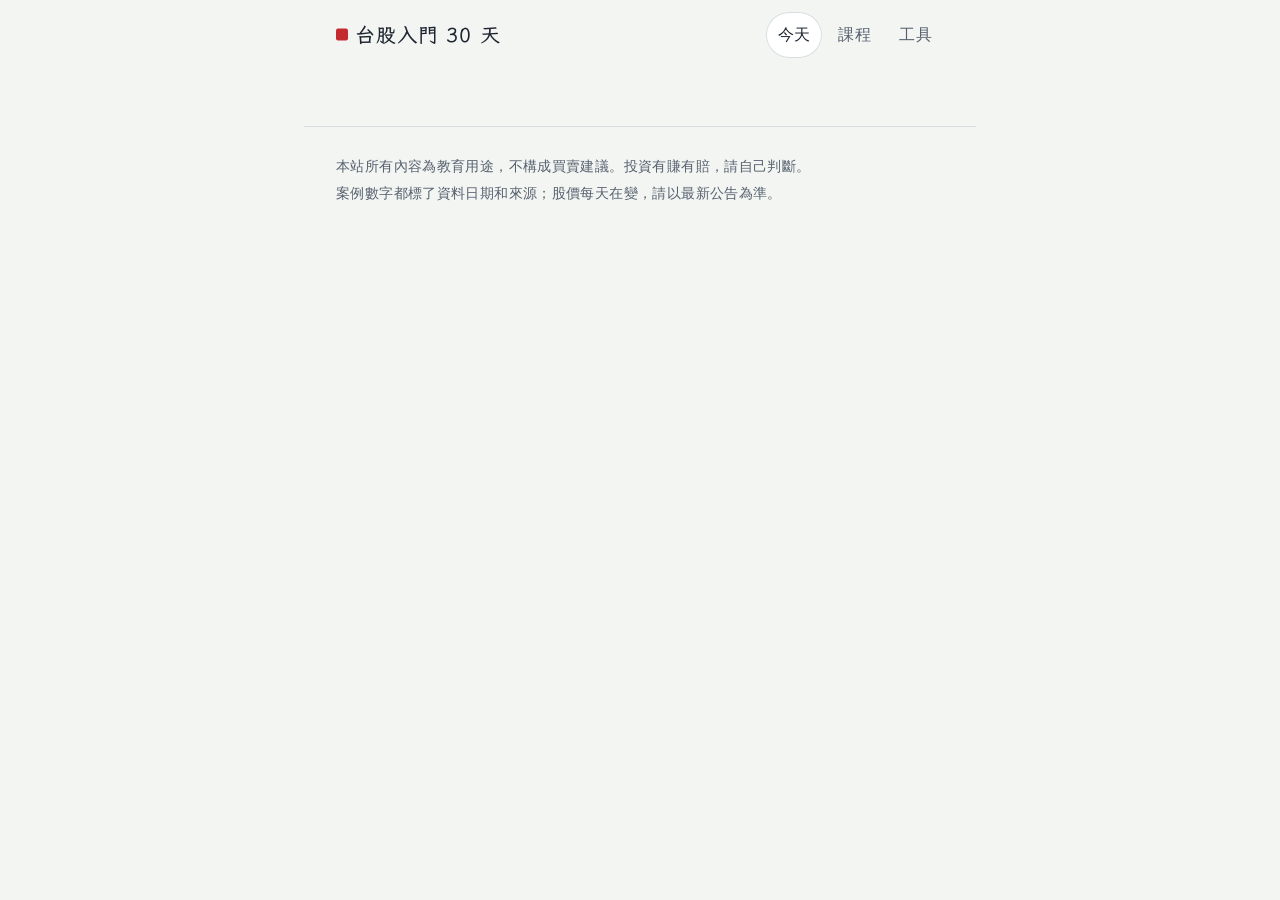
==== index.html @ fbfbd8d2 "Add 台股入門 30 天 site: pages, styles, scripts, tools Static HTML/CSS/JS course for complete beginners, " ====
<!doctype html>
<html lang="zh-Hant-TW">
<head>
<meta charset="utf-8">
<meta name="viewport" content="width=device-width, initial-scale=1, viewport-fit=cover">
<title>台股入門 30 天</title>
<meta name="description" content="給完全沒買過股票的人：30 天從開戶、下第一筆零股，到看懂財報、K 線和風險控管。">
<meta name="theme-color" content="#c42b2f">
<link rel="icon" href="favicon.svg" type="image/svg+xml">
<link rel="preconnect" href="https://fonts.googleapis.com">
<link rel="preconnect" href="https://fonts.gstatic.com" crossorigin>
<link rel="stylesheet" href="https://fonts.googleapis.com/css2?family=LXGW+WenKai+TC:wght@400;700&display=swap">
<link rel="stylesheet" href="css/style.css">
</head>
<body data-page="home">
<a class="skip-link" href="#main">跳到主要內容</a>
<header class="site-header">
  <a class="brand" href="index.html"><span class="brand-mark" aria-hidden="true"></span>台股入門 30 天</a>
  <nav class="site-nav" aria-label="主選單">
    <a href="index.html" aria-current="page">今天</a>
    <a href="lessons.html">課程</a>
    <a href="tools.html">工具</a>
  </nav>
</header>
<main id="main">
  <noscript><p class="notice">這個網站需要開啟 JavaScript 才能顯示課程。</p></noscript>
</main>
<footer class="site-footer">
  <p>本站所有內容為教育用途，不構成買賣建議。投資有賺有賠，請自己判斷。</p>
  <p>案例數字都標了資料日期和來源；股價每天在變，請以最新公告為準。</p>
</footer>
<script src="js/lessons.js"></script>
<script src="js/app.js"></script>
</body>
</html>
---- css/style.css ----
/* 台股入門 30 天 — 共用樣式
   紅色是唯一的強調色：在台股，紅色代表上漲，這裡拿來代表「進度」。 */

:root {
  --bg: #f3f5f2;
  --surface: #ffffff;
  --ink: #1d2530;
  --ink-2: #56616f;
  --line: #d8dde1;
  --red: #c42b2f;
  --red-ink: #a3201f;
  --red-wash: #fbeceb;
  --red-fill: #c42b2f;       /* 放白字的紅底 */
  --red-fill-hover: #a3201f;
  --green: #1d7a4b;
  --green-wash: #e4f2e9;
  --focus: #1f5fd1;

  --font-body: system-ui, -apple-system, "PingFang TC", "Noto Sans TC", "Microsoft JhengHei", "Heiti TC", sans-serif;
  --font-display: "LXGW WenKai TC", "Kaiti TC", "BiauKai", "DFKai-SB", var(--font-body);

  --measure: 38rem;
  --gutter: 1rem;
  color-scheme: light;
}

@media (prefers-color-scheme: dark) {
  :root {
    --bg: #12161b;
    --surface: #1a1f26;
    --ink: #e6e9ed;
    --ink-2: #a1aab5;
    --line: #2d343d;
    --red: #ef5f59;
    --red-ink: #ff8a84;
    --red-wash: #37201f;
    --red-fill: #b8352f;
    --red-fill-hover: #9a2a25;
    --green: #4dbf86;
    --green-wash: #173128;
    --focus: #7aa7ff;
    color-scheme: dark;
  }
}

*,
*::before,
*::after { box-sizing: border-box; }

html {
  -webkit-text-size-adjust: 100%;
  text-size-adjust: 100%;
}

body {
  margin: 0;
  background: var(--bg);
  color: var(--ink);
  font-family: var(--font-body);
  font-size: 1.125rem;
  line-height: 1.85;
  letter-spacing: 0.02em;
  -webkit-font-smoothing: antialiased;
}

@media (min-width: 768px) {
  body { font-size: 1.1875rem; }
  :root { --gutter: 2rem; }
}

a { color: var(--red-ink); text-underline-offset: 0.2em; }
a:hover { text-decoration-thickness: 2px; }

:focus-visible {
  outline: 3px solid var(--focus);
  outline-offset: 2px;
  border-radius: 4px;
}

.skip-link {
  position: absolute;
  left: -999px;
  top: 0;
  background: var(--surface);
  padding: 0.5rem 1rem;
  z-index: 10;
}
.skip-link:focus { left: 0.5rem; top: 0.5rem; }

/* ---------- 頁首 ---------- */

.site-header {
  display: flex;
  align-items: center;
  justify-content: space-between;
  gap: 1rem;
  max-width: calc(var(--measure) + 2 * var(--gutter));
  margin: 0 auto;
  padding: 0.75rem var(--gutter);
}

.brand {
  font-family: var(--font-display);
  font-weight: 700;
  font-size: 1.25rem;
  color: var(--ink);
  text-decoration: none;
  letter-spacing: 0.04em;
  white-space: nowrap;
}
.brand-mark {
  display: inline-block;
  width: 0.62em;
  height: 0.62em;
  margin-right: 0.35em;
  background: var(--red-fill);
  border-radius: 2px;
  transform: translateY(-0.08em);
}

.site-nav { display: flex; gap: 0.25rem; }
.site-nav a {
  color: var(--ink-2);
  text-decoration: none;
  font-size: 1rem;
  padding: 0.5rem 0.75rem;
  border-radius: 999px;
  min-height: 44px;
  display: inline-flex;
  align-items: center;
}
.site-nav a[aria-current="page"] {
  color: var(--ink);
  background: var(--surface);
  box-shadow: inset 0 0 0 1px var(--line);
}

main {
  max-width: calc(var(--measure) + 2 * var(--gutter));
  margin: 0 auto;
  padding: 0.5rem var(--gutter) 3rem;
}

.site-footer {
  max-width: calc(var(--measure) + 2 * var(--gutter));
  margin: 0 auto;
  padding: 1.5rem var(--gutter) 2.5rem;
  color: var(--ink-2);
  font-size: 0.875rem;
  line-height: 1.7;
  border-top: 1px solid var(--line);
}
.site-footer p { margin: 0.25rem 0; }

/* ---------- 首頁：撕日曆 ---------- */

.cal {
  position: relative;
  margin: 1.25rem 0 2.5rem;
  background: var(--surface);
  border-radius: 6px 6px 10px 10px;
  /* 底下疊著的紙張：代表還沒撕掉的日子 */
  box-shadow:
    0 0 0 1px var(--line),
    0 7px 0 -3px var(--surface),
    0 7px 0 -2px var(--line),
    0 14px 0 -6px var(--surface),
    0 14px 0 -5px var(--line);
}

.cal-band {
  position: relative;
  display: flex;
  justify-content: space-between;
  align-items: baseline;
  gap: 1rem;
  padding: 1.1rem 1.25rem 0.8rem;
  background: var(--red-fill);
  color: #fff;
  border-radius: 6px 6px 0 0;
  font-family: var(--font-display);
  font-size: 1.05rem;
  letter-spacing: 0.06em;
}
/* 日曆頂端的兩個裝訂孔 */
.cal-band::before,
.cal-band::after {
  content: "";
  position: absolute;
  top: 0.35rem;
  width: 0.55rem;
  height: 0.55rem;
  border-radius: 50%;
  background: var(--bg);
}
.cal-band::before { left: 22%; }
.cal-band::after { right: 22%; }

.cal-perf {
  height: 8px;
  background-image: radial-gradient(circle at 4px 0, var(--bg) 2px, transparent 2.6px);
  background-size: 9px 8px;
  background-repeat: repeat-x;
}

.cal-body { padding: 0.5rem 1.25rem 1.5rem; text-align: center; }

.cal-day {
  margin: 0;
  display: flex;
  justify-content: center;
  align-items: baseline;
  gap: 0.15em;
  font-family: var(--font-display);
  color: var(--ink-2);
  font-size: 1.5rem;
  line-height: 1;
}
.cal-num {
  font-size: clamp(6.5rem, 34vw, 10.5rem);
  font-weight: 700;
  color: var(--red);
  line-height: 0.95;
  letter-spacing: -0.02em;
  font-variant-numeric: tabular-nums;
}
.cal-of {
  margin: 0.25rem 0 0;
  color: var(--ink-2);
  font-size: 0.95rem;
}

.cal-title {
  margin: 1rem 0 0.5rem;
  font-family: var(--font-display);
  font-size: clamp(1.75rem, 7vw, 2.25rem);
  line-height: 1.3;
  font-weight: 700;
}
.cal-goal {
  margin: 0 auto 1.25rem;
  max-width: 26em;
  color: var(--ink-2);
}
.cal-note {
  margin: 1rem 0 0;
  font-size: 0.95rem;
  color: var(--ink-2);
}

.btn {
  display: inline-flex;
  align-items: center;
  justify-content: center;
  min-height: 52px;
  padding: 0.75rem 1.75rem;
  border-radius: 999px;
  border: 2px solid var(--red-fill);
  background: var(--red-fill);
  color: #fff;
  font: inherit;
  font-weight: 700;
  font-size: 1.05rem;
  letter-spacing: 0.05em;
  text-decoration: none;
  cursor: pointer;
}
.btn:hover { background: var(--red-fill-hover); border-color: var(--red-fill-hover); }
.btn-quiet {
  background: transparent;
  color: var(--red-ink);
}
.btn-quiet:hover { background: var(--red-wash); border-color: var(--red-fill); color: var(--red-ink); }

.catchup {
  margin: 0 0 2rem;
  padding: 1rem 1.25rem;
  background: var(--surface);
  border-radius: 10px;
  box-shadow: inset 0 0 0 1px var(--line);
}
.catchup p { margin: 0; }

/* ---------- 進度格子（像月曆） ---------- */

.section-title {
  margin: 0 0 0.75rem;
  font-family: var(--font-display);
  font-size: 1.35rem;
  line-height: 1.4;
}
.progress-text { margin: 0 0 1rem; color: var(--ink-2); }
.progress-text strong { color: var(--red); font-size: 1.15em; }

.month {
  display: grid;
  grid-template-columns: repeat(7, minmax(0, 1fr));
  gap: 6px;
  margin: 0 0 0.75rem;
  padding: 0;
  list-style: none;
}
.month-head {
  text-align: center;
  font-size: 0.8rem;
  color: var(--ink-2);
  line-height: 1.6;
}
.month a {
  position: relative;
  display: flex;
  align-items: center;
  justify-content: center;
  aspect-ratio: 1;
  min-height: 40px;
  border-radius: 8px;
  background: var(--surface);
  box-shadow: inset 0 0 0 1px var(--line);
  color: var(--ink);
  text-decoration: none;
  font-variant-numeric: tabular-nums;
  font-size: 1rem;
}
.month a.is-review { color: var(--ink-2); font-size: 0.85rem; }
.month a.is-read {
  background: var(--red-fill);
  color: #fff;
  box-shadow: none;
}
.month a.is-today { box-shadow: inset 0 0 0 3px var(--red); font-weight: 700; }
.month a.is-read.is-today { box-shadow: inset 0 0 0 3px var(--ink); }
.month-legend {
  display: flex;
  flex-wrap: wrap;
  gap: 0.25rem 1.25rem;
  margin: 0 0 2.5rem;
  padding: 0;
  list-style: none;
  font-size: 0.875rem;
  color: var(--ink-2);
}
.month-legend span {
  display: inline-block;
  width: 0.9em;
  height: 0.9em;
  margin-right: 0.35em;
  border-radius: 3px;
  vertical-align: -0.1em;
}
.swatch-read { background: var(--red-fill); }
.swatch-today { box-shadow: inset 0 0 0 2px var(--red); }
.swatch-todo { box-shadow: inset 0 0 0 1px var(--line); background: var(--surface); }

.howto { margin: 0 0 1rem; padding-left: 1.25rem; }
.howto li { margin: 0.35rem 0; }

/* ---------- 課程目錄 ---------- */

.page-title {
  margin: 1.25rem 0 0.5rem;
  font-family: var(--font-display);
  font-size: 2rem;
  line-height: 1.3;
}
.page-lead { margin: 0 0 2rem; color: var(--ink-2); }

.week { margin: 0 0 2.25rem; }
.week-title {
  margin: 0 0 0.5rem;
  font-family: var(--font-display);
  font-size: 1.3rem;
  line-height: 1.4;
  display: flex;
  align-items: baseline;
  gap: 0.6rem;
}
.week-title small {
  font-family: var(--font-body);
  font-size: 0.85rem;
  color: var(--ink-2);
  font-weight: 400;
}

.toc { margin: 0; padding: 0; list-style: none; }
.toc li + li { border-top: 1px solid var(--line); }
.toc a {
  display: grid;
  grid-template-columns: 2.75rem 1fr auto;
  align-items: center;
  gap: 0.75rem;
  min-height: 60px;
  padding: 0.6rem 0.25rem;
  color: var(--ink);
  text-decoration: none;
}
.toc a:hover .toc-title { text-decoration: underline; text-underline-offset: 0.2em; }
.toc-day {
  font-family: var(--font-display);
  font-weight: 700;
  font-size: 1.35rem;
  color: var(--ink-2);
  text-align: center;
  font-variant-numeric: tabular-nums;
}
.toc-title { display: block; line-height: 1.5; }
.toc-date { display: block; font-size: 0.85rem; color: var(--ink-2); line-height: 1.5; }
.toc-today .toc-day { color: var(--red); }
.tag {
  display: inline-block;
  font-size: 0.8rem;
  line-height: 1;
  padding: 0.35rem 0.55rem;
  border-radius: 999px;
  white-space: nowrap;
}
.tag-today { background: var(--red-wash); color: var(--red-ink); }

/* 已讀印章：紅色方印 */
.seal {
  display: inline-flex;
  align-items: center;
  justify-content: center;
  width: 2.4rem;
  height: 2.4rem;
  border: 2px solid var(--red);
  border-radius: 6px;
  color: var(--red);
  font-family: var(--font-display);
  font-weight: 700;
  font-size: 0.85rem;
  line-height: 1.05;
  letter-spacing: 0;
  text-align: center;
  transform: rotate(-8deg);
  flex: none;
}
.toc .seal { width: 2.1rem; height: 2.1rem; font-size: 0.75rem; }

/* ---------- 課文 ---------- */

.lesson-head {
  position: relative;
  margin: 1.25rem 0 1.5rem;
  padding-right: 4rem;
}
.lesson-meta {
  margin: 0;
  color: var(--ink-2);
  font-size: 0.95rem;
  display: flex;
  flex-wrap: wrap;
  gap: 0 0.9rem;
}
.lesson-meta b { color: var(--red); font-weight: 700; }
.lesson-title {
  margin: 0.25rem 0 0;
  font-family: var(--font-display);
  font-size: clamp(1.9rem, 7.5vw, 2.5rem);
  line-height: 1.3;
}
.lesson-head .seal {
  position: absolute;
  right: 0.35rem;
  top: 0.25rem;
  width: 3.2rem;
  height: 3.2rem;
  font-size: 1.05rem;
  border-width: 3px;
  opacity: 0;
  /* 起始放大一點，蓋章時縮回原尺寸；放太大會把手機頁面撐寬 */
  transform: rotate(-10deg) scale(1.2);
}
.lesson-head .seal.is-on {
  opacity: 1;
  transform: rotate(-10deg) scale(1);
}
.lesson-head .seal.is-stamping {
  transition: transform 0.22s cubic-bezier(0.3, 1.6, 0.5, 1), opacity 0.12s ease-out;
}

.goal {
  margin: 0 0 2rem;
  padding: 1rem 1.25rem;
  background: var(--red-wash);
  border-radius: 4px 12px 12px 4px;
  border-left: 5px solid var(--red);
}
.goal-label {
  display: block;
  margin-bottom: 0.15rem;
  font-size: 0.875rem;
  font-weight: 700;
  color: var(--red-ink);
  letter-spacing: 0.08em;
}
.goal p { margin: 0; font-size: 1.1em; line-height: 1.7; }

.lesson h2 {
  margin: 2.5rem 0 0.75rem;
  font-family: var(--font-display);
  font-size: 1.4rem;
  line-height: 1.4;
}
.lesson p { margin: 0 0 1rem; }
.lesson ul, .lesson ol { margin: 0 0 1rem; padding-left: 1.4rem; }
.lesson li { margin: 0.3rem 0; }

/* 名詞小解釋：第一次出現的專有名詞 */
.term { font-weight: 700; color: var(--ink); }
.term-note {
  display: block;
  margin: 0.4rem 0 1rem;
  padding: 0.6rem 0.9rem;
  border-radius: 8px;
  background: var(--surface);
  box-shadow: inset 0 0 0 1px var(--line);
  font-size: 0.95em;
  line-height: 1.75;
}
.term-note b { color: var(--red-ink); }

/* 漲跌顏色：台股紅漲綠跌 */
.up { color: var(--red-ink); font-weight: 700; }
.down { color: var(--green); font-weight: 700; }

.case {
  margin: 0 0 1rem;
  padding: 1.1rem 1.15rem 0.9rem;
  background: var(--surface);
  border-radius: 12px;
  box-shadow: inset 0 0 0 1px var(--line);
}
.case-name {
  display: flex;
  align-items: center;
  gap: 0.6rem;
  margin: 0 0 0.75rem;
  font-weight: 700;
  font-size: 1.05rem;
}
.ticker {
  display: inline-block;
  padding: 0.1rem 0.5rem;
  border-radius: 4px;
  background: var(--ink);
  color: var(--surface);
  font-size: 0.85rem;
  font-variant-numeric: tabular-nums;
  letter-spacing: 0.05em;
}
.case p:last-child { margin-bottom: 0.5rem; }

.table-wrap { overflow-x: auto; margin: 0 0 1rem; }
.lesson table {
  width: 100%;
  border-collapse: collapse;
  font-size: 0.95rem;
  font-variant-numeric: tabular-nums;
}
.lesson th, .lesson td {
  padding: 0.5rem 0.6rem;
  border-bottom: 1px solid var(--line);
  text-align: left;
  white-space: nowrap;
}
.lesson th { color: var(--ink-2); font-weight: 400; font-size: 0.875rem; }
.lesson td.num, .lesson th.num { text-align: right; }

.sources {
  margin: 1rem 0 0;
  padding: 0.75rem 0 0;
  border-top: 1px dashed var(--line);
  font-size: 0.85rem;
  line-height: 1.7;
  color: var(--ink-2);
}
.sources-title { margin: 0 0 0.25rem; font-weight: 700; }
.sources ul { margin: 0; padding-left: 1.1rem; }
.sources li { margin: 0.2rem 0; }
.sources a { color: var(--ink-2); word-break: break-all; }

.quiz {
  margin: 0 0 1rem;
  padding: 1.1rem 1.15rem;
  border-radius: 12px;
  background: var(--surface);
  box-shadow: inset 0 0 0 1px var(--line);
}
.quiz-q { margin: 0 0 0.75rem; font-weight: 700; }
.quiz details { border-top: 1px solid var(--line); padding-top: 0.5rem; }
.quiz summary {
  cursor: pointer;
  color: var(--red-ink);
  font-weight: 700;
  min-height: 44px;
  display: flex;
  align-items: center;
  list-style: none;
}
.quiz summary::-webkit-details-marker { display: none; }
.quiz summary::before {
  content: "";
  width: 0.5em;
  height: 0.5em;
  margin-right: 0.6em;
  border-right: 2px solid currentColor;
  border-bottom: 2px solid currentColor;
  transform: rotate(-45deg);
  transition: transform 0.15s;
}
.quiz details[open] summary::before { transform: rotate(45deg); }
.quiz details p:last-child { margin-bottom: 0.25rem; }

.points {
  margin: 0 0 1rem;
  padding: 0;
  list-style: none;
  counter-reset: none;
}
.points li {
  position: relative;
  margin: 0;
  padding: 0.65rem 0 0.65rem 1.9rem;
  border-bottom: 1px solid var(--line);
}
.points li:first-child { border-top: 1px solid var(--line); }
.points li::before {
  content: "";
  position: absolute;
  left: 0.2rem;
  top: 1.15em;
  width: 0.7rem;
  height: 0.7rem;
  background: var(--red);
  border-radius: 2px;
}

.disclaimer {
  margin: 2rem 0 1.5rem;
  padding: 0.75rem 1rem;
  border-radius: 8px;
  background: var(--surface);
  box-shadow: inset 0 0 0 1px var(--line);
  color: var(--ink-2);
  font-size: 0.95rem;
  text-align: center;
}

.read-box { margin: 0 0 2rem; text-align: center; }
.read-box .btn { width: 100%; max-width: 22rem; }
.read-hint { margin: 0.5rem 0 0; font-size: 0.875rem; color: var(--ink-2); }

.pager {
  display: grid;
  grid-template-columns: 1fr 1fr;
  gap: 0.75rem;
  margin: 0;
}
.pager a,
.pager span {
  display: block;
  min-height: 72px;
  padding: 0.75rem 1rem;
  border-radius: 12px;
  background: var(--surface);
  box-shadow: inset 0 0 0 1px var(--line);
  color: var(--ink);
  text-decoration: none;
  line-height: 1.5;
}
.pager a:hover { box-shadow: inset 0 0 0 2px var(--red); }
.pager .next { text-align: right; }
.pager small { display: block; color: var(--ink-2); font-size: 0.85rem; }
.pager span { color: var(--ink-2); box-shadow: inset 0 0 0 1px var(--line); opacity: 0.6; }

.notice {
  margin: 1rem 0;
  padding: 0.75rem 1rem;
  border-radius: 8px;
  background: var(--red-wash);
  font-size: 0.95rem;
}

/* ---------- 今日實戰 ---------- */

.practice {
  margin: 0 0 1rem;
  padding: 1rem 1.15rem 0.9rem;
  border-radius: 12px;
  background: var(--surface);
  box-shadow: inset 0 0 0 2px var(--red-fill);
}
.practice ol { padding-left: 1.4rem; }
.practice ol li::marker { color: var(--red-ink); font-weight: 700; }
.practice p:last-child { margin-bottom: 0.5rem; }

/* ---------- 實戰工具 ---------- */

.sr-only {
  position: absolute;
  width: 1px;
  height: 1px;
  overflow: hidden;
  clip: rect(0 0 0 0);
  white-space: nowrap;
}

.tool-nav {
  display: flex;
  flex-wrap: wrap;
  gap: 0.5rem;
  margin: 0 0 2rem;
}
.tool-nav a {
  display: inline-flex;
  align-items: center;
  min-height: 40px;
  padding: 0.35rem 0.9rem;
  border-radius: 999px;
  background: var(--surface);
  box-shadow: inset 0 0 0 1px var(--line);
  color: var(--ink);
  text-decoration: none;
  font-size: 0.95rem;
}

.tool {
  margin: 0 0 2.5rem;
  scroll-margin-top: 1rem;
}
.tool h2 {
  margin: 0 0 0.4rem;
  font-family: var(--font-display);
  font-size: 1.4rem;
  line-height: 1.4;
}
.tool-desc { margin: 0 0 1rem; color: var(--ink-2); font-size: 0.95rem; line-height: 1.75; }
.tool-sub {
  margin: 1.75rem 0 0.5rem;
  font-family: var(--font-display);
  font-size: 1.15rem;
}

.tool-form {
  display: grid;
  grid-template-columns: repeat(2, minmax(0, 1fr));
  gap: 0.75rem 1rem;
  margin: 0 0 1rem;
  padding: 1rem;
  border-radius: 12px;
  background: var(--surface);
  box-shadow: inset 0 0 0 1px var(--line);
}
.field {
  display: flex;
  flex-direction: column;
  gap: 0.3rem;
  min-width: 0;
  font-size: 0.9rem;
  color: var(--ink-2);
  line-height: 1.5;
}
.field small { font-size: 0.8rem; }
.field-wide { grid-column: 1 / -1; }
.tool-form input[type="number"],
.tool-form input[type="text"],
.tool-form input[type="date"],
.tool-form select,
.tool-form textarea,
.price-input,
.backup-text {
  width: 100%;
  min-height: 44px;
  padding: 0.5rem 0.65rem;
  border: 1px solid var(--line);
  border-radius: 8px;
  background: var(--bg);
  color: var(--ink);
  font: inherit;
  font-size: 1rem;
  font-variant-numeric: tabular-nums;
}
.tool-form textarea, .backup-text { min-height: 5rem; resize: vertical; }
.price-input { width: 6.5rem; min-height: 38px; padding: 0.3rem 0.5rem; text-align: right; }

.seg {
  display: flex;
  flex-wrap: wrap;
  gap: 0.5rem;
  margin: 0;
  padding: 0;
  border: 0;
  min-width: 0;
}
.seg legend {
  width: 100%;
  margin-bottom: 0.3rem;
  padding: 0;
  font-size: 0.9rem;
  color: var(--ink-2);
}
.seg label {
  display: inline-flex;
  align-items: center;
  gap: 0.35rem;
  min-height: 44px;
  padding: 0 0.85rem;
  border-radius: 999px;
  box-shadow: inset 0 0 0 1px var(--line);
  cursor: pointer;
}
.seg label:has(input:checked) { box-shadow: inset 0 0 0 2px var(--red-fill); color: var(--red-ink); font-weight: 700; }
.seg input { accent-color: var(--red-fill); }

.tool-out { margin: 0 0 0.5rem; }
.tool-table { width: 100%; border-collapse: collapse; font-variant-numeric: tabular-nums; font-size: 0.95rem; }
.tool-table th, .tool-table td {
  padding: 0.55rem 0.6rem;
  border-bottom: 1px solid var(--line);
  text-align: left;
  vertical-align: middle;
  line-height: 1.6;
}
.tool-table tbody th { color: var(--ink-2); font-weight: 400; white-space: nowrap; width: 9rem; }
.tool-table.wide th, .tool-table.wide td { white-space: nowrap; }
.tool-table.wide thead th { color: var(--ink-2); font-weight: 400; font-size: 0.85rem; }
.tool-table td.num, .tool-table th.num { text-align: right; }
.tool-table .note-cell { white-space: normal; min-width: 12rem; font-size: 0.875rem; color: var(--ink-2); }
.tool-hint { margin: 0.25rem 0 0; color: var(--ink-2); font-size: 0.9rem; line-height: 1.75; }
.tool-error { margin: 0.25rem 0 0; padding: 0.6rem 0.9rem; border-radius: 8px; background: var(--red-wash); color: var(--red-ink); font-size: 0.95rem; }
.tool-msg { min-height: 1.5em; margin: 0.25rem 0 0; font-size: 0.9rem; color: var(--ink-2); }
.tool-actions { display: flex; flex-wrap: wrap; gap: 0.75rem; margin: 0 0 0.75rem; }
.tool-actions .btn { min-height: 44px; padding: 0.5rem 1.25rem; font-size: 0.95rem; }

.btn-small {
  min-height: 36px;
  padding: 0.25rem 0.75rem;
  border-radius: 999px;
  border: 1px solid var(--line);
  background: var(--surface);
  color: var(--ink-2);
  font: inherit;
  font-size: 0.85rem;
  cursor: pointer;
}
.btn-small.is-danger { border-color: var(--red-fill); background: var(--red-fill); color: #fff; }

@media (max-width: 420px) {
  .site-nav a { padding: 0.5rem 0.6rem; }
  .tool-form { grid-template-columns: minmax(0, 1fr); }
}

@media (prefers-reduced-motion: reduce) {
  .lesson-head .seal.is-stamping { transition: none; }
  .quiz summary::before { transition: none; }
}

@media print {
  .site-header, .site-nav, .read-box, .pager, .site-footer { display: none; }
  body { background: #fff; }
}
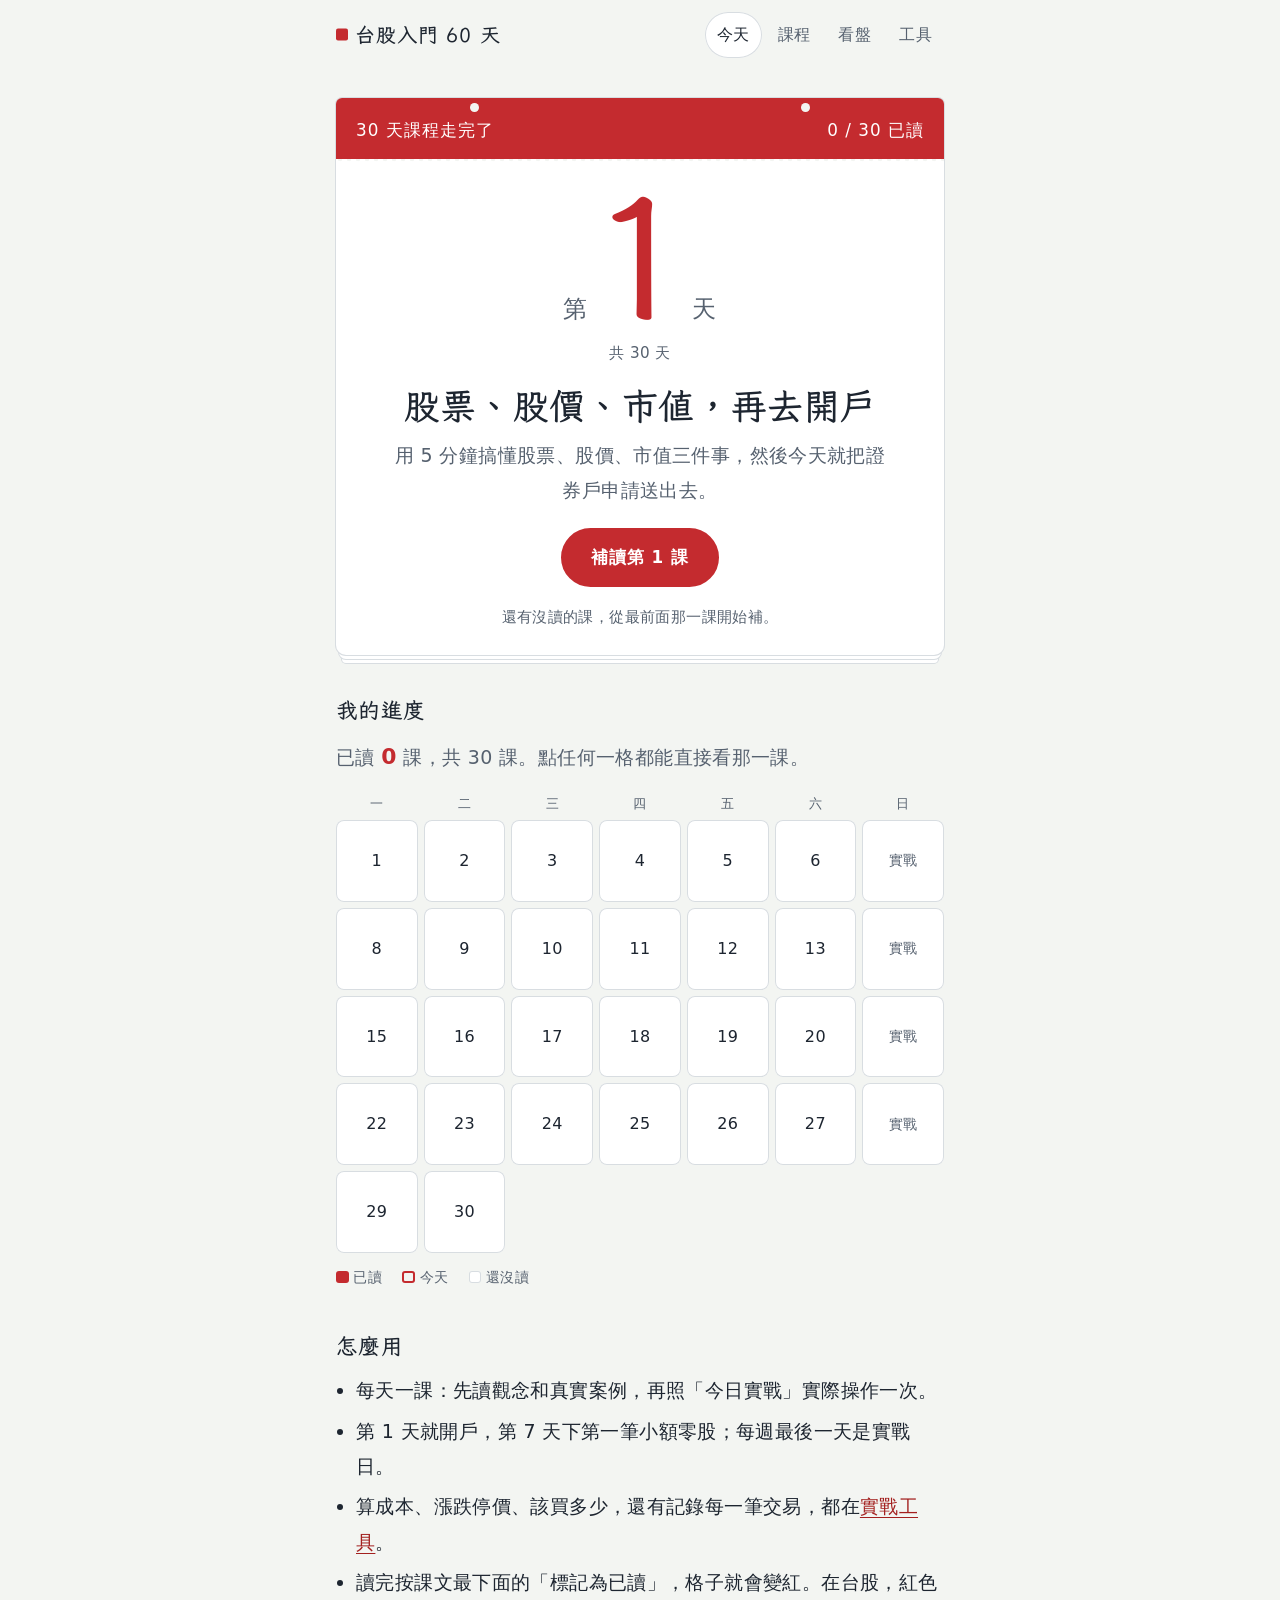
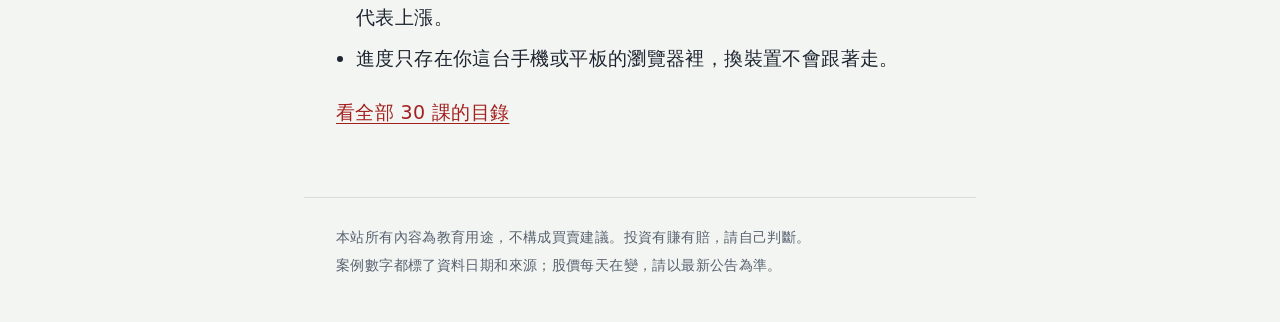
==== commit 6341d871: "Rename to 60 days and add the guide link to the page shells Co-Authored-By: Claude Opus 5.5 <noreply" ====
--- a/index.html
+++ b/index.html
@@ -3,8 +3,8 @@
 <head>
 <meta charset="utf-8">
 <meta name="viewport" content="width=device-width, initial-scale=1, viewport-fit=cover">
-<title>台股入門 30 天</title>
-<meta name="description" content="給完全沒買過股票的人：30 天從開戶、下第一筆零股，到看懂財報、K 線和風險控管。">
+<title>台股入門 60 天</title>
+<meta name="description" content="給完全沒買過股票的人：60 天從開戶、下第一筆零股，到看懂財報、線圖指標、美股和長期投資策略。">
 <meta name="theme-color" content="#c42b2f">
 <link rel="icon" href="favicon.svg" type="image/svg+xml">
 <link rel="preconnect" href="https://fonts.googleapis.com">
@@ -15,10 +15,11 @@
 <body data-page="home">
 <a class="skip-link" href="#main">跳到主要內容</a>
 <header class="site-header">
-  <a class="brand" href="index.html"><span class="brand-mark" aria-hidden="true"></span>台股入門 30 天</a>
+  <a class="brand" href="index.html"><span class="brand-mark" aria-hidden="true"></span>台股入門 60 天</a>
   <nav class="site-nav" aria-label="主選單">
     <a href="index.html" aria-current="page">今天</a>
     <a href="lessons.html">課程</a>
+    <a href="guide.html">看盤</a>
     <a href="tools.html">工具</a>
   </nav>
 </header>
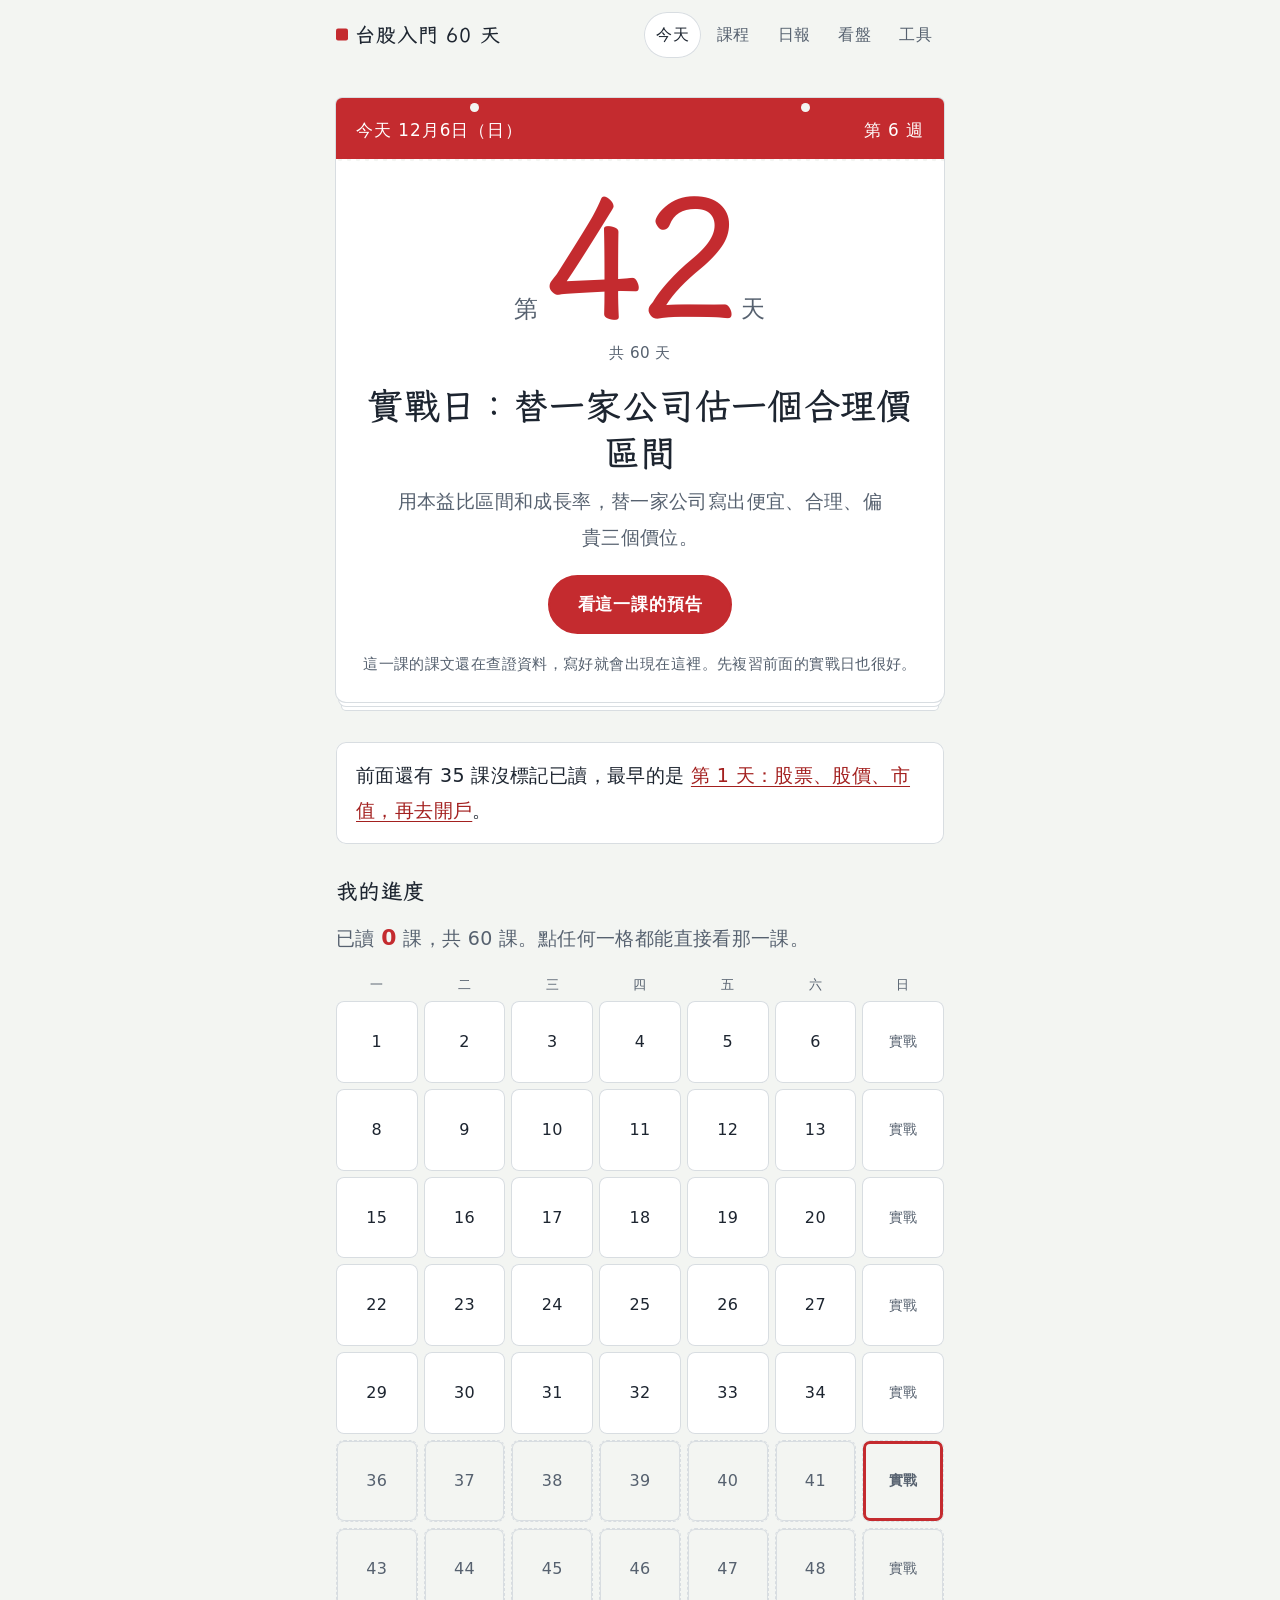
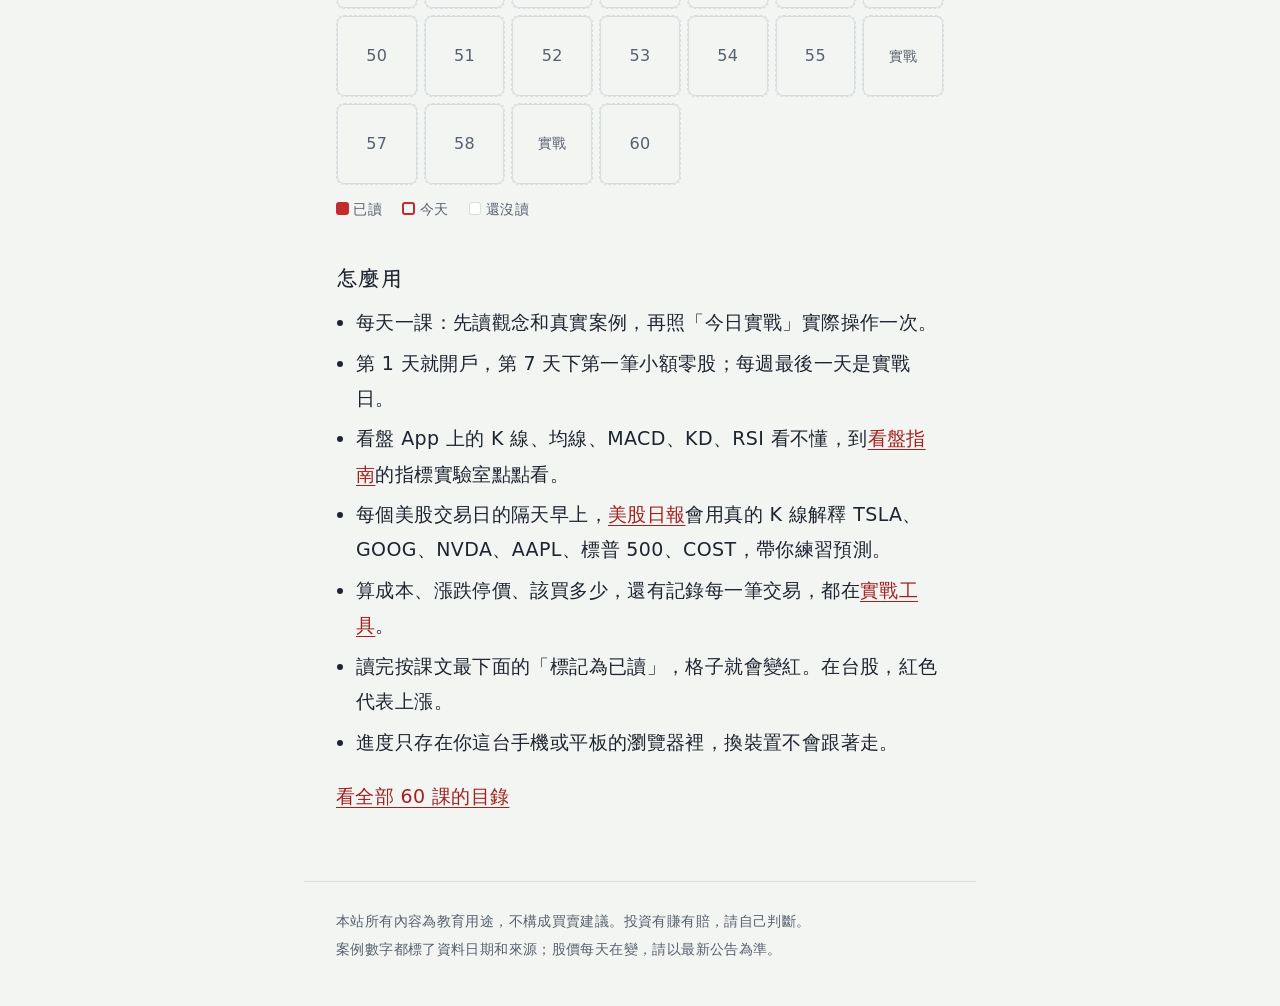
==== commit 1355c5b8: "Add the 美股日報 page, its styles and a 日報 link in every nav Co-Authored-By: Claude Opus 5.5 <noreply@an" ====
--- a/index.html
+++ b/index.html
@@ -19,6 +19,7 @@
   <nav class="site-nav" aria-label="主選單">
     <a href="index.html" aria-current="page">今天</a>
     <a href="lessons.html">課程</a>
+    <a href="trend.html">日報</a>
     <a href="guide.html">看盤</a>
     <a href="tools.html">工具</a>
   </nav>
--- a/css/style.css
+++ b/css/style.css
@@ -1,4 +1,4 @@
-/* 台股入門 30 天 — 共用樣式
+/* 台股入門 60 天 — 共用樣式
    紅色是唯一的強調色：在台股，紅色代表上漲，這裡拿來代表「進度」。 */
 
 :root {
@@ -15,6 +15,9 @@
   --green: #1d7a4b;
   --green-wash: #e4f2e9;
   --focus: #1f5fd1;
+  --s1: #2a78d6;             /* 線圖系列色：藍、黃、洋紅 */
+  --s2: #eda100;
+  --s3: #e87ba4;
 
   --font-body: system-ui, -apple-system, "PingFang TC", "Noto Sans TC", "Microsoft JhengHei", "Heiti TC", sans-serif;
   --font-display: "LXGW WenKai TC", "Kaiti TC", "BiauKai", "DFKai-SB", var(--font-body);
@@ -39,6 +42,9 @@
     --green: #4dbf86;
     --green-wash: #173128;
     --focus: #7aa7ff;
+    --s1: #3987e5;
+    --s2: #c98500;
+    --s3: #d55181;
     color-scheme: dark;
   }
 }
@@ -91,9 +97,10 @@
 
 .site-header {
   display: flex;
+  flex-wrap: wrap;
   align-items: center;
   justify-content: space-between;
-  gap: 1rem;
+  gap: 0 1rem;
   max-width: calc(var(--measure) + 2 * var(--gutter));
   margin: 0 auto;
   padding: 0.75rem var(--gutter);
@@ -120,6 +127,7 @@
 
 .site-nav { display: flex; gap: 0.25rem; }
 .site-nav a {
+  white-space: nowrap;
   color: var(--ink-2);
   text-decoration: none;
   font-size: 1rem;
@@ -327,6 +335,7 @@
   color: #fff;
   box-shadow: none;
 }
+.month a.is-draft { background: transparent; box-shadow: inset 0 0 0 1px var(--line); color: var(--ink-2); border: 1px dashed var(--line); }
 .month a.is-today { box-shadow: inset 0 0 0 3px var(--red); font-weight: 700; }
 .month a.is-read.is-today { box-shadow: inset 0 0 0 3px var(--ink); }
 .month-legend {
@@ -414,6 +423,9 @@
   white-space: nowrap;
 }
 .tag-today { background: var(--red-wash); color: var(--red-ink); }
+.tag-draft { box-shadow: inset 0 0 0 1px var(--line); color: var(--ink-2); }
+.draft-notice p { margin: 0 0 0.5rem; }
+.draft-notice p:last-child { margin-bottom: 0; }
 
 /* 已讀印章：紅色方印 */
 .seal {
@@ -845,9 +857,183 @@
 }
 .btn-small.is-danger { border-color: var(--red-fill); background: var(--red-fill); color: #fff; }
 
+/* ---------- 看盤指南：指標實驗室 ---------- */
+
+.lab { --c-up: var(--red); --c-down: var(--green); }
+.lab.is-us { --c-up: var(--green); --c-down: var(--red); }
+
+.lab-controls {
+  display: grid;
+  align-items: start;
+  grid-template-columns: repeat(2, minmax(0, 1fr));
+  gap: 0.75rem 1rem;
+  margin: 0 0 0.75rem;
+  padding: 1rem;
+  border-radius: 12px;
+  background: var(--surface);
+  box-shadow: inset 0 0 0 1px var(--line);
+}
+.lab-controls .seg label { padding: 0 0.7rem; font-size: 0.95rem; }
+
+.lab-panel {
+  padding: 0.6rem 0.5rem 0.3rem;
+  border-radius: 12px;
+  background: var(--surface);
+  box-shadow: inset 0 0 0 1px var(--line);
+}
+.lab-legend {
+  display: flex;
+  flex-wrap: wrap;
+  gap: 0.1rem 0.9rem;
+  min-height: 1.7em;
+  padding: 0 0.25rem;
+  font-size: 0.8rem;
+  line-height: 1.6;
+  color: var(--ink-2);
+  font-variant-numeric: tabular-nums;
+}
+.lab-key { display: inline-flex; align-items: center; gap: 0.3rem; }
+.lab-key b { color: var(--ink); }
+.lab-swatch { display: inline-block; width: 12px; height: 2px; border-radius: 1px; }
+.lab-swatch.s1 { background: var(--s1); }
+.lab-swatch.s2 { background: var(--s2); }
+.lab-swatch.s3 { background: var(--s3); }
+.lab-swatch.vol { width: 6px; height: 9px; background: var(--ink-2); }
+.lab-swatch.none { display: none; }
+
+.lab-chart {
+  position: relative;
+  margin: 0.15rem 0;
+  padding: 0;
+  touch-action: pan-y;
+  cursor: crosshair;
+  -webkit-user-select: none;
+  user-select: none;
+  border-radius: 6px;
+}
+.lab-chart svg { display: block; width: 100%; height: auto; overflow: visible; }
+.lab-grid { stroke: var(--line); stroke-width: 1; }
+.lab-guide { stroke: var(--ink-2); stroke-width: 1; stroke-dasharray: 3 3; opacity: 0.55; }
+.lab-axis { fill: var(--ink-2); font-size: 11px; font-family: var(--font-body); font-variant-numeric: tabular-nums; }
+.lab-candle { stroke-width: 1; }
+.lab-candle.is-up { stroke: var(--c-up); fill: var(--surface); }
+.lab-candle.is-down { stroke: var(--c-down); fill: var(--c-down); }
+.lab-line { fill: none; stroke-width: 1.75; stroke-linejoin: round; stroke-linecap: round; }
+.lab-line.thin { stroke-width: 1.25; }
+.lab-line.s1 { stroke: var(--s1); }
+.lab-line.s2 { stroke: var(--s2); }
+.lab-line.s3 { stroke: var(--s3); }
+.lab-band { fill: var(--s3); opacity: 0.09; }
+.lab-sel { fill: var(--ink); opacity: 0.07; }
+.lab-cross { stroke: var(--ink-2); stroke-width: 1; stroke-dasharray: 2 3; }
+.lab-tag { fill: var(--ink); }
+.lab-tag-text { fill: var(--surface); font-size: 11px; font-weight: 700; font-variant-numeric: tabular-nums; font-family: var(--font-body); }
+
+.lab-find { display: flex; flex-wrap: wrap; gap: 0.5rem; margin: 0.9rem 0 0.25rem; }
+.lab-find-label { width: 100%; margin: 0; font-size: 0.9rem; color: var(--ink-2); }
+
+.lab-read {
+  margin: 0.75rem 0 0;
+  padding: 1rem 1.15rem;
+  border-radius: 12px;
+  background: var(--surface);
+  box-shadow: inset 0 0 0 1px var(--line);
+}
+.lab-read-head { margin: 0 0 0.6rem; font-weight: 700; }
+.lab-read dl { display: grid; grid-template-columns: 5.2rem minmax(0, 1fr); gap: 0.5rem 0.75rem; margin: 0; }
+.lab-read dt { color: var(--red-ink); font-weight: 700; font-size: 0.95rem; }
+.lab-read dd { margin: 0; font-size: 0.95rem; line-height: 1.75; }
+.lab-read-note { margin: 0.8rem 0 0; font-size: 0.85rem; color: var(--ink-2); }
+.lab-actions { margin: 0.75rem 0 0; }
+
+.ind-grid { display: grid; grid-template-columns: repeat(auto-fit, minmax(16rem, 1fr)); gap: 0.75rem; margin: 0 0 1rem; }
+.ind-card { padding: 0.9rem 1rem; border-radius: 12px; background: var(--surface); box-shadow: inset 0 0 0 1px var(--line); }
+.ind-card h3 { margin: 0 0 0.4rem; font-family: var(--font-display); font-size: 1.15rem; color: var(--red-ink); }
+.ind-card dl { margin: 0; display: grid; grid-template-columns: 5.5rem minmax(0, 1fr); gap: 0.3rem 0.6rem; font-size: 0.95rem; line-height: 1.7; }
+.ind-card dt { color: var(--ink-2); }
+.ind-card dd { margin: 0; }
+.guide-table { width: 100%; border-collapse: collapse; font-size: 0.95rem; line-height: 1.65; }
+.guide-table th, .guide-table td { padding: 0.5rem 0.6rem; border-bottom: 1px solid var(--line); text-align: left; vertical-align: top; }
+.guide-table th { color: var(--ink-2); font-weight: 400; font-size: 0.875rem; }
+.guide-table td:first-child { white-space: nowrap; font-weight: 700; }
+
+/* ---------- 美股日報 ---------- */
+
+.tr-date { margin: 0 0 0.3rem; color: var(--ink-2); font-size: 0.9rem; }
+.tr-title { margin: 0 0 0.75rem; font-family: var(--font-display); font-size: 1.25rem; line-height: 1.5; }
+.tr-market, .tr-events, .tr-note ul, .tr-archive-list { margin: 0 0 1rem; padding-left: 1.2rem; }
+.tr-market li, .tr-events li, .tr-note li { margin: 0.35rem 0; line-height: 1.75; }
+.tr-events b { margin-right: 0.5rem; color: var(--red-ink); }
+.tr-h4 { margin: 1.25rem 0 0.4rem; font-size: 1rem; }
+.tr-tip { margin: 1.25rem 0; padding: 1rem 1.15rem; border-radius: 12px; background: var(--red-wash); }
+.tr-tip-label { margin: 0 0 0.2rem; font-size: 0.85rem; font-weight: 700; color: var(--red-ink); }
+.tr-tip h4 { margin: 0 0 0.5rem; font-family: var(--font-display); font-size: 1.15rem; }
+.tr-tip p { margin: 0 0 0.6rem; line-height: 1.8; }
+.tr-tip p:last-child { margin-bottom: 0; }
+
+.tr-board { display: grid; grid-template-columns: repeat(auto-fill, minmax(15rem, 1fr)); gap: 0.75rem; }
+.tr-card {
+  display: flex;
+  flex-direction: column;
+  align-items: flex-start;
+  gap: 0.3rem;
+  padding: 0.85rem 1rem;
+  border: 0;
+  border-radius: 12px;
+  background: var(--surface);
+  box-shadow: inset 0 0 0 1px var(--line);
+  color: var(--ink);
+  font: inherit;
+  text-align: left;
+  cursor: pointer;
+}
+.tr-card:hover { box-shadow: inset 0 0 0 2px var(--red-fill); }
+.tr-card-head { display: flex; flex-wrap: wrap; align-items: center; gap: 0.5rem; font-size: 1.05rem; }
+.tr-card-price { font-size: 1.15rem; font-variant-numeric: tabular-nums; }
+.tr-card-line { font-size: 0.85rem; color: var(--ink-2); font-variant-numeric: tabular-nums; }
+.tr-card-note { font-size: 0.9rem; line-height: 1.6; }
+.tr-badge { display: inline-block; padding: 0.1rem 0.6rem; border-radius: 999px; font-size: 0.85rem; font-weight: 700; }
+.tr-badge.is-up { background: var(--red-wash); color: var(--red-ink); }
+.tr-badge.is-down { background: var(--green-wash); color: var(--green); }
+.tr-badge.is-range { box-shadow: inset 0 0 0 1px var(--line); color: var(--ink-2); }
+
+.tr-pick { margin: 0 0 0.5rem; }
+.tr-controls { margin: 0.75rem 0 0; }
+.tr-lab-name { margin: 0.25rem 0 0.5rem; font-weight: 700; }
+.tr-note, .tr-health {
+  margin: 0.75rem 0 0;
+  padding: 1rem 1.15rem;
+  border-radius: 12px;
+  background: var(--surface);
+  box-shadow: inset 0 0 0 1px var(--line);
+}
+.tr-note h3, .tr-health h3 { margin: 0 0 0.5rem; font-family: var(--font-display); font-size: 1.15rem; line-height: 1.5; }
+.tr-note-head { margin: 0 0 0.5rem; font-weight: 700; }
+.tr-plan b { margin-right: 0.35rem; }
+.tr-call, .tr-watch { margin: 0.6rem 0 0; line-height: 1.75; }
+.tr-call { padding: 0.6rem 0.8rem; border-radius: 8px; background: var(--bg); }
+.tr-health .table-wrap { margin: 0; }
+.tool-table.tr-health-table tbody th { width: 6.5rem; white-space: normal; vertical-align: top; }
+.tr-health-table td { vertical-align: top; }
+.tr-why { display: block; margin-top: 0.15rem; font-size: 0.85rem; line-height: 1.6; color: var(--ink-2); }
+.tr-steps li { margin: 0.5rem 0; line-height: 1.8; }
+.tr-score { font-weight: 700; }
+.fc-item { margin: 0 0 0.6rem; padding: 0.75rem 0.9rem; border-radius: 10px; background: var(--surface); box-shadow: inset 0 0 0 1px var(--line); }
+.fc-item.is-hit { box-shadow: inset 4px 0 0 var(--red-fill), inset 0 0 0 1px var(--line); }
+.fc-item.is-miss { box-shadow: inset 4px 0 0 var(--ink-2), inset 0 0 0 1px var(--line); }
+.fc-item p { margin: 0 0 0.35rem; line-height: 1.7; }
+.fc-why { font-size: 0.9rem; color: var(--ink-2); }
+.fc-result { font-weight: 700; }
+.tr-archive-list a[aria-current] { font-weight: 700; }
+.tw-grid .ind-card h3 { display: flex; align-items: center; gap: 0.5rem; }
+
 @media (max-width: 420px) {
-  .site-nav a { padding: 0.5rem 0.6rem; }
-  .tool-form { grid-template-columns: minmax(0, 1fr); }
+  .brand { font-size: 1.15rem; }
+  .site-nav { gap: 0.1rem; }
+  .site-nav a { padding: 0.5rem 0.55rem; font-size: 0.95rem; }
+  .tool-form, .lab-controls { grid-template-columns: minmax(0, 1fr); }
+  .lab-read dl { grid-template-columns: minmax(0, 1fr); gap: 0.1rem; }
+  .lab-read dd { margin-bottom: 0.6rem; }
 }
 
 @media (prefers-reduced-motion: reduce) {
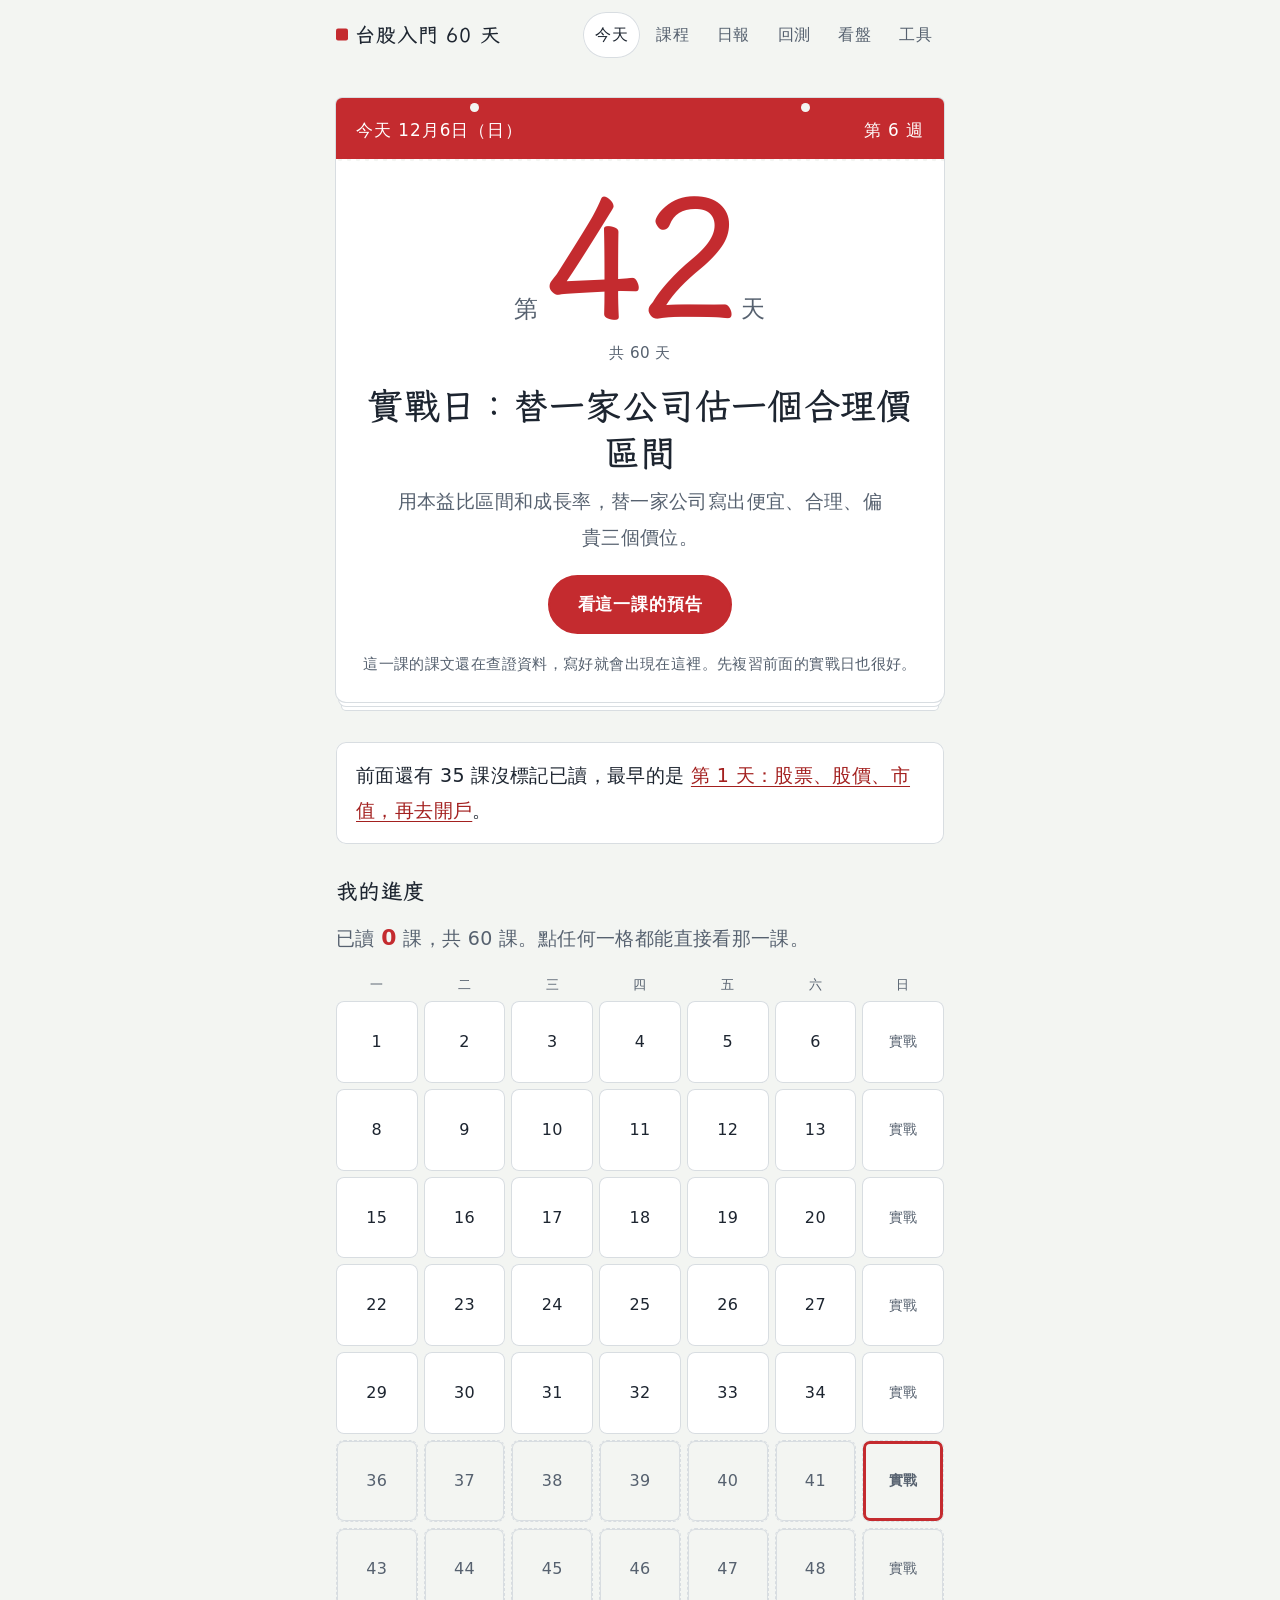
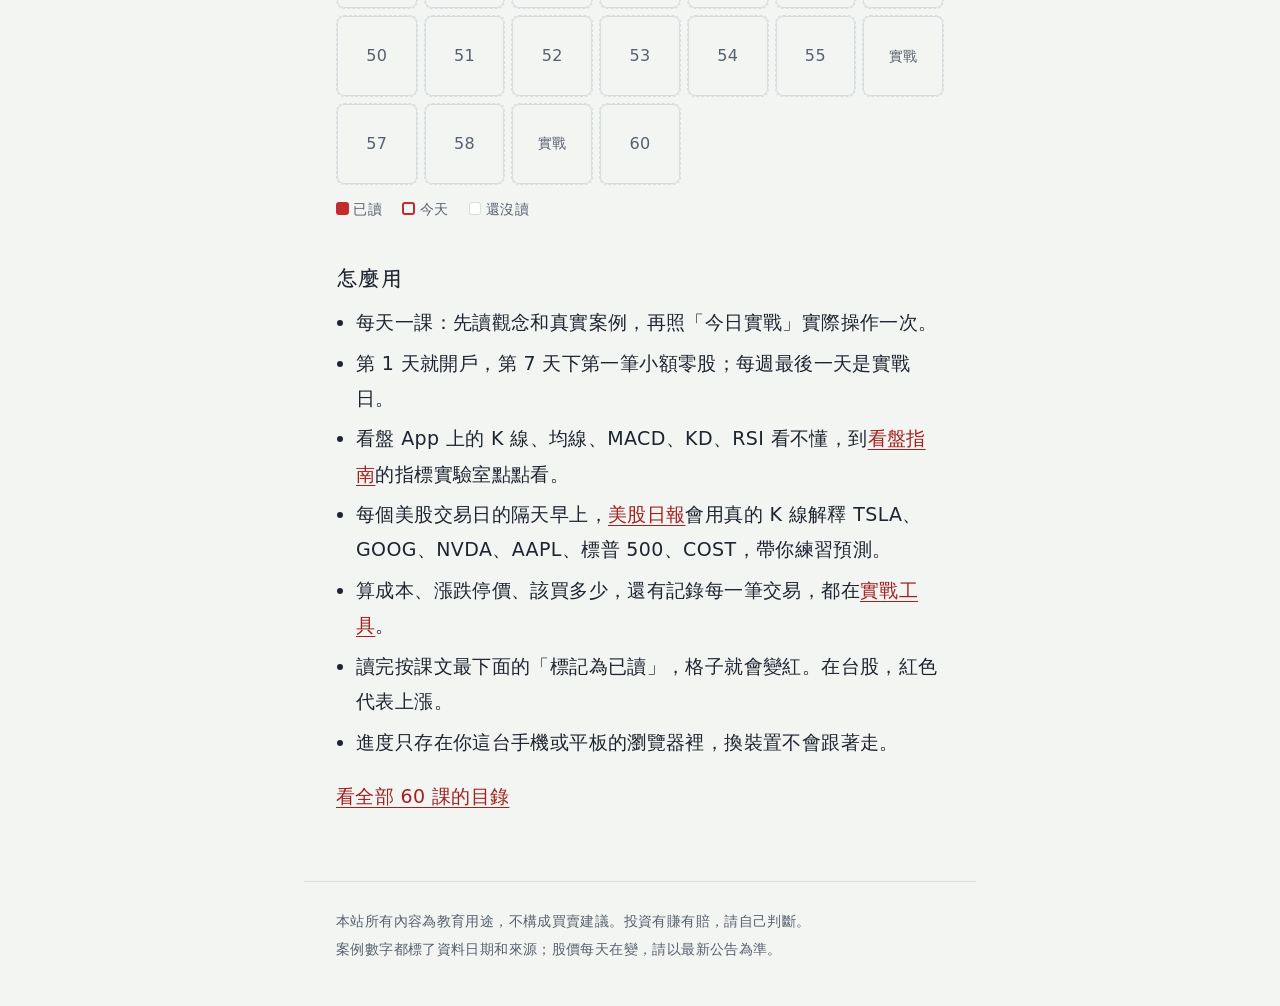
==== commit c79a1ac9: "Add the backtest page and a 回測 link in every nav - backtest.html + js/backtest.js: overview, equity " ====
--- a/index.html
+++ b/index.html
@@ -20,6 +20,7 @@
     <a href="index.html" aria-current="page">今天</a>
     <a href="lessons.html">課程</a>
     <a href="trend.html">日報</a>
+    <a href="backtest.html">回測</a>
     <a href="guide.html">看盤</a>
     <a href="tools.html">工具</a>
   </nav>
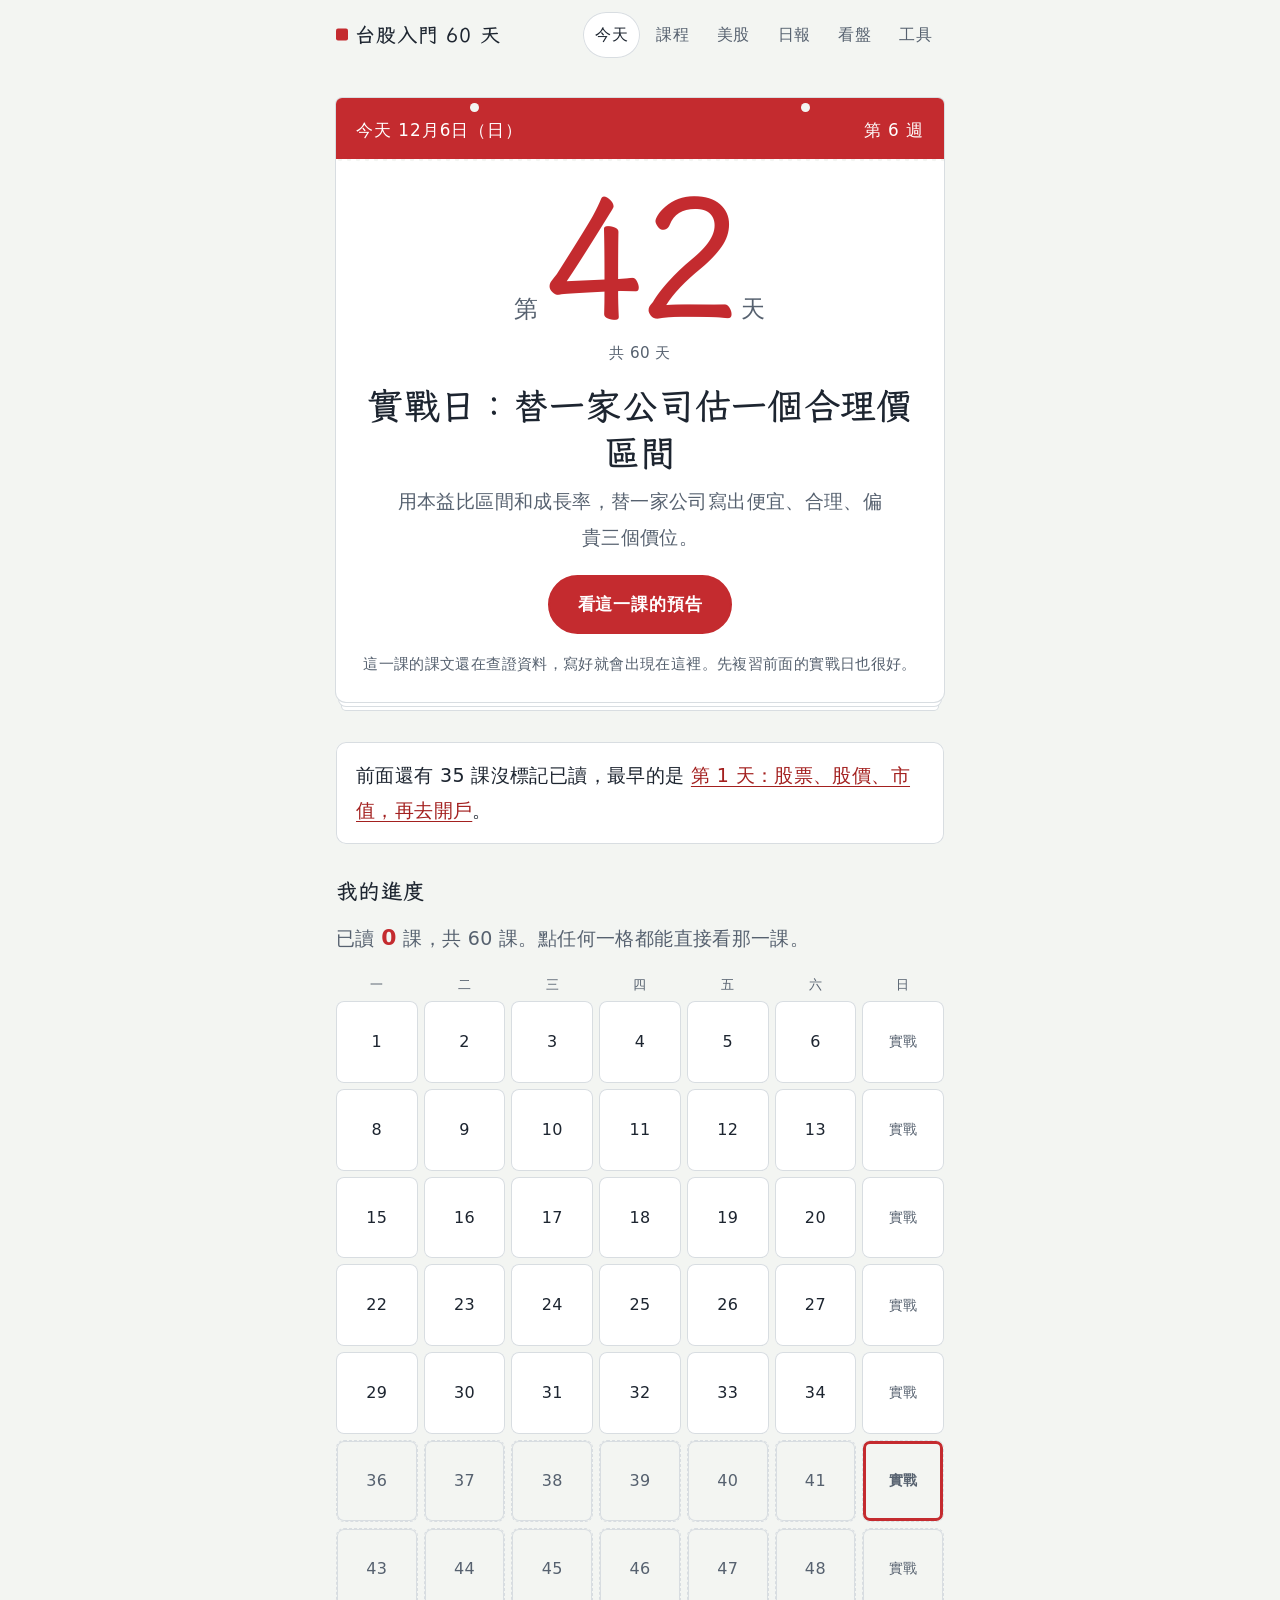
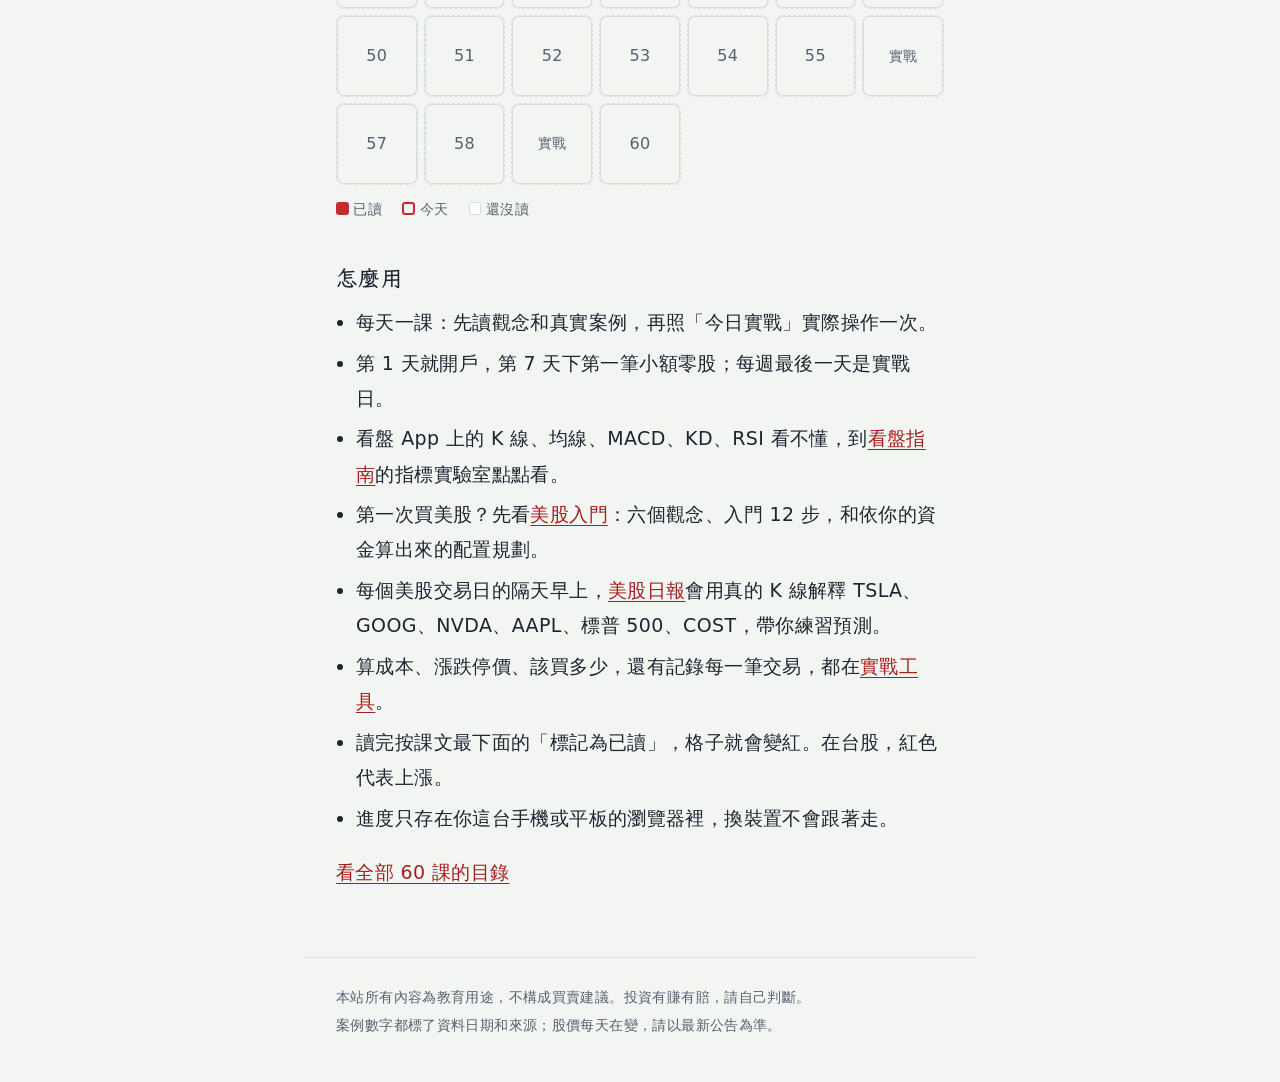
==== commit 5c6e6155: "Add the 美股入門 page with a 12-step checklist and an allocation planner Co-Authored-By: Claude Opus 5.5" ====
--- a/index.html
+++ b/index.html
@@ -19,8 +19,8 @@
   <nav class="site-nav" aria-label="主選單">
     <a href="index.html" aria-current="page">今天</a>
     <a href="lessons.html">課程</a>
+    <a href="us.html">美股</a>
     <a href="trend.html">日報</a>
-    <a href="backtest.html">回測</a>
     <a href="guide.html">看盤</a>
     <a href="tools.html">工具</a>
   </nav>
